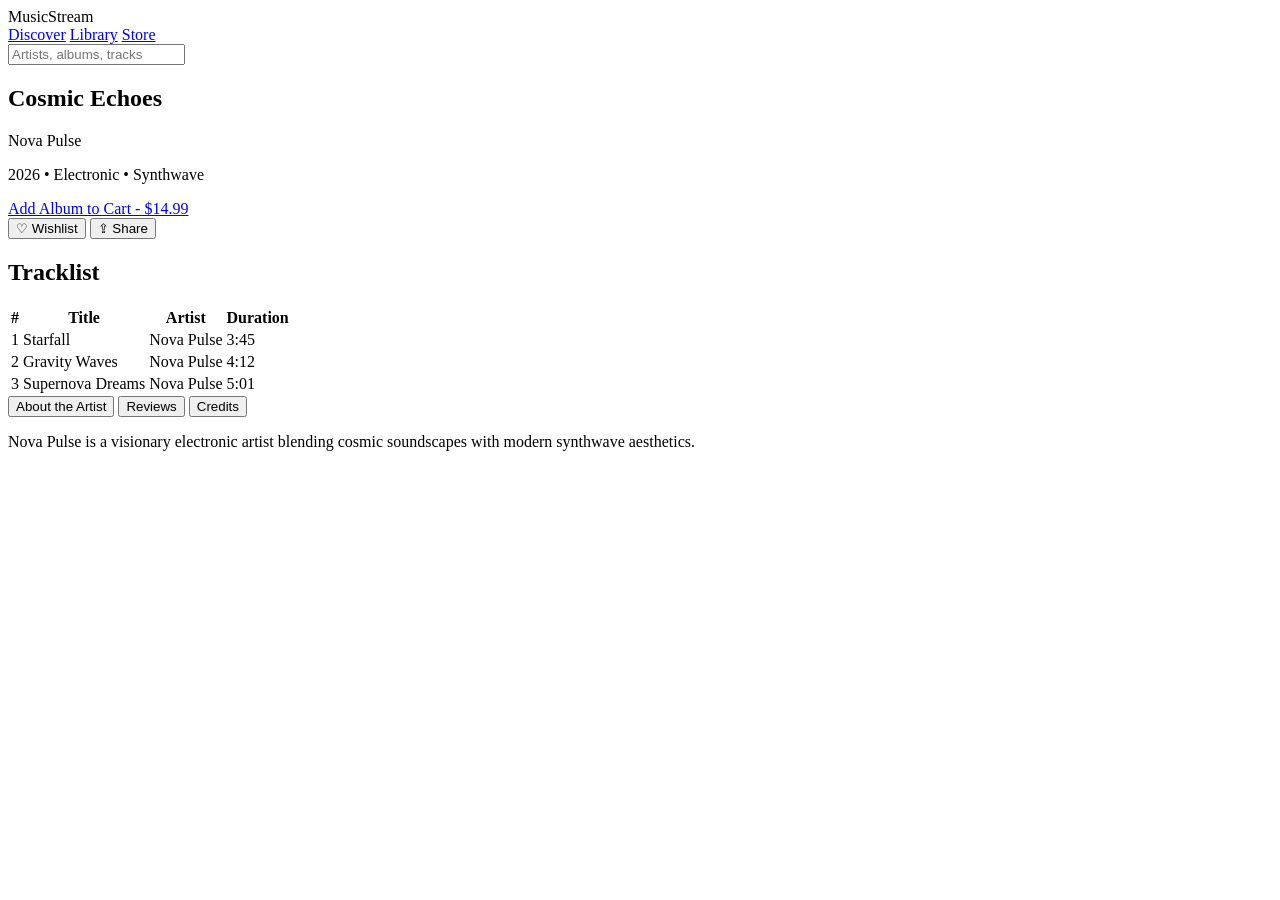
==== Pages/album.html @ dacdf756 "Codigo en pagina album.html" ====
<!DOCTYPE html>
<html lang="en">
<head>
    <meta charset="UTF-8">
    <title>MusicStream - Album</title>
    <meta name="viewport" content="width=device-width, initial-scale=1.0">
    <link rel="stylesheet" href="css/styles.css">
</head>
<body>

<header class="main-header">
    <div class="logo">MusicStream</div>

    <nav class="nav-links">
        <a href="index.html">Discover</a>
        <a href="library.html">Library</a>
        <a href="cart.html">Store</a>
    </nav>

    <div class="header-actions">
        <input type="text" placeholder="Artists, albums, tracks" class="search-bar">
        <div class="avatar"></div>
    </div>
</header>

<main class="album-page">

    <!-- album header -->
    <section class="album-header">
        <div class="album-cover-large"></div>

        <div class="album-info">
            <h1>Cosmic Echoes</h1>
            <p class="artist">Nova Pulse</p>
            <p class="meta">2026 • Electronic • Synthwave</p>

            <div class="album-actions">
                <a href="cart.html" class="btn-primary">
                    Add Album to Cart - $14.99
                </a>

                <div class="secondary-actions">
                    <button class="btn-secondary">♡ Wishlist</button>
                    <button class="btn-secondary">⇪ Share</button>
                </div>
            </div>
        </div>
    </section>

    <!-- tracklist -->
    <section class="tracklist-section">
        <h2>Tracklist</h2>

        <table class="track-table">
            <thead>
                <tr>
                    <th>#</th>
                    <th>Title</th>
                    <th>Artist</th>
                    <th>Duration</th>
                </tr>
            </thead>
            <tbody>
                <tr>
                    <td>1</td>
                    <td>Starfall</td>
                    <td>Nova Pulse</td>
                    <td>3:45</td>
                </tr>
                <tr>
                    <td>2</td>
                    <td>Gravity Waves</td>
                    <td>Nova Pulse</td>
                    <td>4:12</td>
                </tr>
                <tr>
                    <td>3</td>
                    <td>Supernova Dreams</td>
                    <td>Nova Pulse</td>
                    <td>5:01</td>
                </tr>
            </tbody>
        </table>
    </section>

    <!-- info tabs -->
    <section class="info-tabs">
        <div class="tab-nav">
            <button class="tab active">About the Artist</button>
            <button class="tab">Reviews</button>
            <button class="tab">Credits</button>
        </div>

        <div class="tab-content">
            <p>
                Nova Pulse is a visionary electronic artist blending cosmic soundscapes
                with modern synthwave aesthetics.
            </p>
        </div>
    </section>

</main>

</body>
</html>
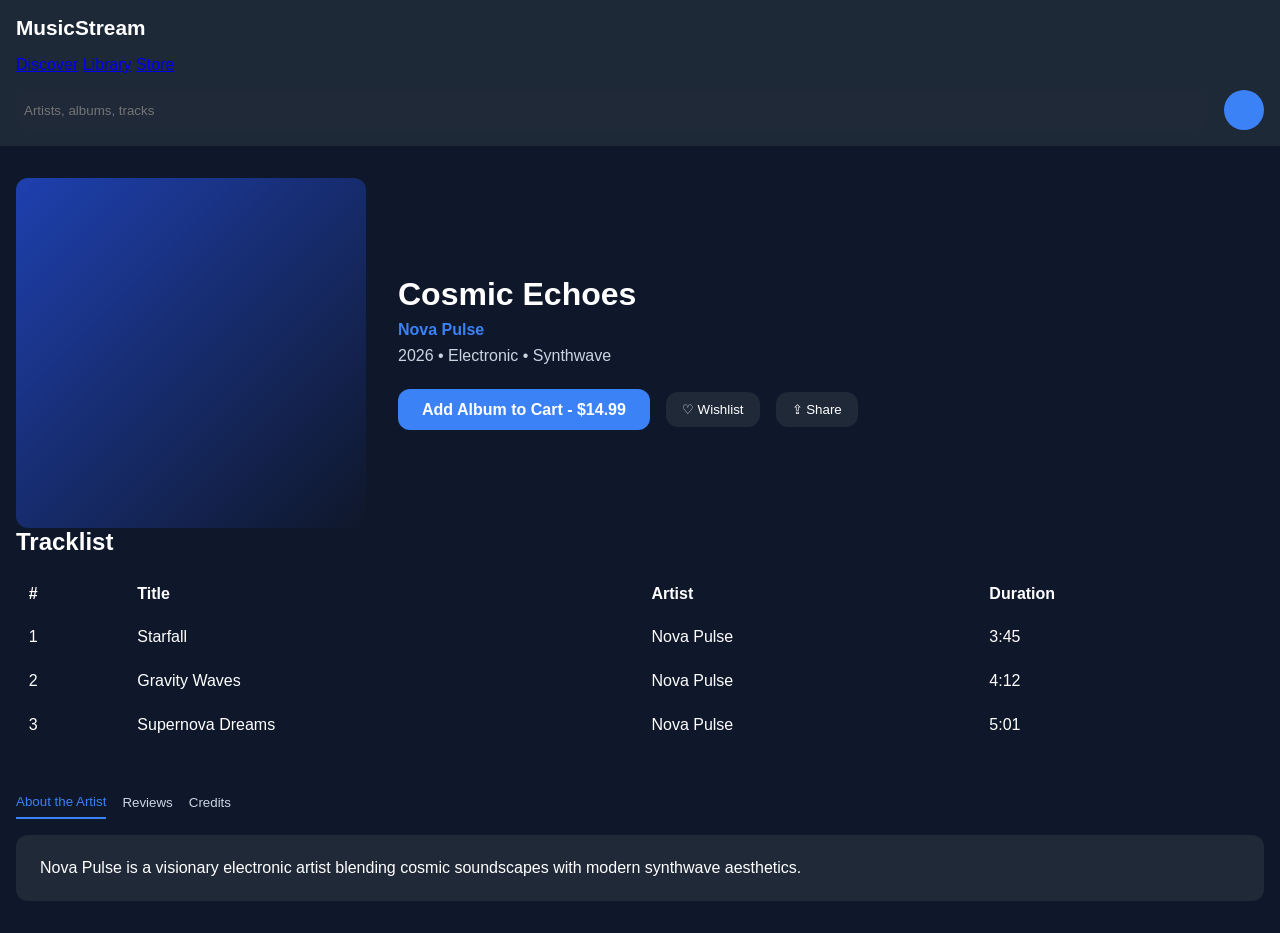
==== commit 2d5c954b: "Corrección de codigo" ====
--- a/Pages/album.html
+++ b/Pages/album.html
@@ -4,7 +4,7 @@
     <meta charset="UTF-8">
     <title>MusicStream - Album</title>
     <meta name="viewport" content="width=device-width, initial-scale=1.0">
-    <link rel="stylesheet" href="css/styles.css">
+    <link rel="stylesheet" href="/CSS/style.css">
 </head>
 <body>
 
@@ -13,8 +13,8 @@
 
     <nav class="nav-links">
         <a href="index.html">Discover</a>
-        <a href="library.html">Library</a>
-        <a href="cart.html">Store</a>
+        <a href="libreria.html">Library</a>
+        <a href="carrito.html">Store</a>
     </nav>
 
     <div class="header-actions">
@@ -35,7 +35,7 @@
             <p class="meta">2026 • Electronic • Synthwave</p>
 
             <div class="album-actions">
-                <a href="cart.html" class="btn-primary">
+                <a href="carrito.html" class="btn-primary">
                     Add Album to Cart - $14.99
                 </a>
 
--- a/CSS/style.css
+++ b/CSS/style.css
@@ -0,0 +1,317 @@
+body {
+    font-family: 'Inter', sans-serif;
+    background-color: #0f172a;
+    color: #ffffff;
+}
+
+* {
+    margin: 0;
+    padding: 0;
+    box-sizing: border-box;
+}
+
+/* Variables */
+:root {
+    --bg-primary: #0f172a;
+    --bg-secondary: #1e2937;
+    --bg-card: #1f2937;
+
+    --accent: #3b82f6;
+    --accent-hover: #60a5fa;
+
+    --text-secondary: #cbd5e1;
+
+    --radius: 12px;
+}
+
+/*Header*/
+.main-header {
+    display: flex;
+    flex-direction: column;
+    gap: 1rem;
+    padding: 1rem;
+    background-color: var(--bg-secondary);
+}
+
+.logo {
+    font-weight: 700;
+    font-size: 1.3rem;
+}
+
+.nab-links a {
+    text-decoration: none;
+    color: var(--text-secondary);
+}
+
+.nav-links a.active,
+.nav-links a:hover {
+    color: var(--accent);
+}
+
+.header-actions {
+    display: flex;
+    gap: 1rem;
+}
+
+.search-bar {
+    flex: 1;
+    padding: 0.5rem;
+    border-radius: var(--radius);
+    border: none;
+    background-color: var(--bg-card);
+    color: white;
+}
+
+.avatar {
+    width: 40px;
+    height: 40px;
+    border-radius: 50%;
+    background-color: var(--accent);
+}
+
+/*Hero*/
+.hero {
+    padding: 3rem 1rem;
+    background: linear-gradient(135deg, #1e293b, #0f172a);
+    text-align: center;
+}
+
+.hero h1 {
+    font-size: 2rem;
+    margin-bottom: 1rem;
+}
+
+.hero p {
+    color: var(--accent);
+    margin-bottom: 1.5rem;
+}
+
+.btn-primary {
+    background-color: var(--accent);
+    color: white;
+    padding: 0.7rem 1.5rem;
+    border-radius: var(--radius);
+    text-decoration: none;
+    font-weight: 600;
+    transition: 0.3s;
+}
+
+.btn-primary:hover {
+    background-color: var(--accent-hover);
+}
+
+/* content sections */
+.content-section {
+    padding: 2rem 1rem;
+}
+
+.content-section h2 {
+    margin-bottom: 1.5rem;
+    font-size: 1.4rem;
+}
+
+/* album grid */
+.album-grid {
+    display: grid;
+    gap: 1.5rem;
+}
+
+.album-card {
+    background-color: var(--bg-card);
+    padding: 1rem;
+    border-radius: var(--radius);
+    transition: 0.3s;
+}
+
+.album-card:hover {
+    transform: translateY(-5px);
+}
+
+.album-cover {
+    width: 100%;
+    aspect-ratio: 1 / 1;
+    background: linear-gradient(135deg, #334155, #1e293b);
+    border-radius: var(--radius);
+    margin-bottom: 1rem;
+}
+
+/* cancion Grid */
+.track-grid {
+    display: grid;
+    gap: 1.5rem;
+}
+
+.track-card {
+    background-color: var(--bg-card);
+    padding: 1rem;
+    border-radius: var(--radius);
+    transition: 0.3s;
+}
+
+.track-card:hover {
+    transform: translateY(-5px);
+}
+
+.track-cover {
+    width: 100%;
+    height: 200px;
+    background: linear-gradient(135deg, #1e40af, #0f172a);
+    border-radius: var(--radius);
+    margin-bottom: 1rem;
+}
+
+/* responsive Grids */
+@media (min-width: 768px) {
+
+    .album-grid {
+        grid-template-columns: repeat(2, 1fr);
+    }
+
+    .track-grid {
+        grid-template-columns: repeat(2, 1fr);
+    }
+
+}
+
+@media (min-width: 1024px) {
+
+    .album-grid {
+        grid-template-columns: repeat(4, 1fr);
+    }
+
+    .track-grid {
+        grid-template-columns: repeat(3, 1fr);
+    }
+
+}
+
+/* Album Page */
+.album-page {
+    padding: 2rem 1rem;
+}
+
+/* Album Header */
+.album-header {
+    display: flex;
+    flex-direction: column;
+    gap: 2rem;
+}
+
+.album-cover-large {
+    width: 100%;
+    aspect-ratio: 1/1;
+    background: linear-gradient(135deg, #1e40af, #0f172a);
+    border-radius: var(--radius);
+}
+
+.album-info h1 {
+    font-size: 2rem;
+    margin-bottom: 0.5rem;
+}
+
+.artist {
+    color: var(--accent);
+    font-weight: 600;
+    margin-bottom: 0.5rem;
+}
+
+.meta {
+    color: var(--text-secondary);
+    margin-bottom: 1.5rem;
+}
+
+.album-actions {
+    display: flex;
+    flex-direction: column;
+    gap: 1rem;
+}
+
+.btn-secondary {
+    background-color: var(--bg-card);
+    color: white;
+    padding: 0.6rem 1rem;
+    border-radius: var(--radius);
+    border: none;
+    cursor: pointer;
+}
+
+.secondary-actions {
+    display: flex;
+    gap: 1rem;
+}
+
+/* Track table */
+.track-table {
+    width: 100%;
+    border-collapse: collapse;
+    margin-top: 1rem;
+}
+
+.track-table th,
+.track-table td {
+    padding: 0.8rem;
+    text-align: left;
+}
+
+.track-table tbody tr {
+    transition: 0.3s;
+    cursor: pointer;
+}
+
+.track-table tbody tr:hover {
+    background-color: var(--bg-card);
+}
+
+/* Tabs */
+.info-tabs {
+    margin-top: 3rem;
+}
+
+.tab-nav {
+    display: flex;
+    gap: 1rem;
+    margin-bottom: 1rem;
+}
+
+.tab {
+    background: none;
+    border: none;
+    color: var(--text-secondary);
+    cursor: pointer;
+    padding-bottom: 0.5rem;
+}
+
+.tab.active {
+    color: var(--accent);
+    border-bottom: 2px solid var(--accent);
+}
+
+.tab-content {
+    background-color: var(--bg-card);
+    padding: 1.5rem;
+    border-radius: var(--radius);
+}
+
+/* Desktop */
+@media (min-width: 768px) {
+
+    .album-header {
+        flex-direction: row;
+        align-items: center;
+    }
+
+    .album-cover-large {
+        width: 350px;
+    }
+
+    .album-info {
+        flex: 1;
+    }
+
+    .album-actions {
+        flex-direction: row;
+        align-items: center;
+    }
+
+}
+
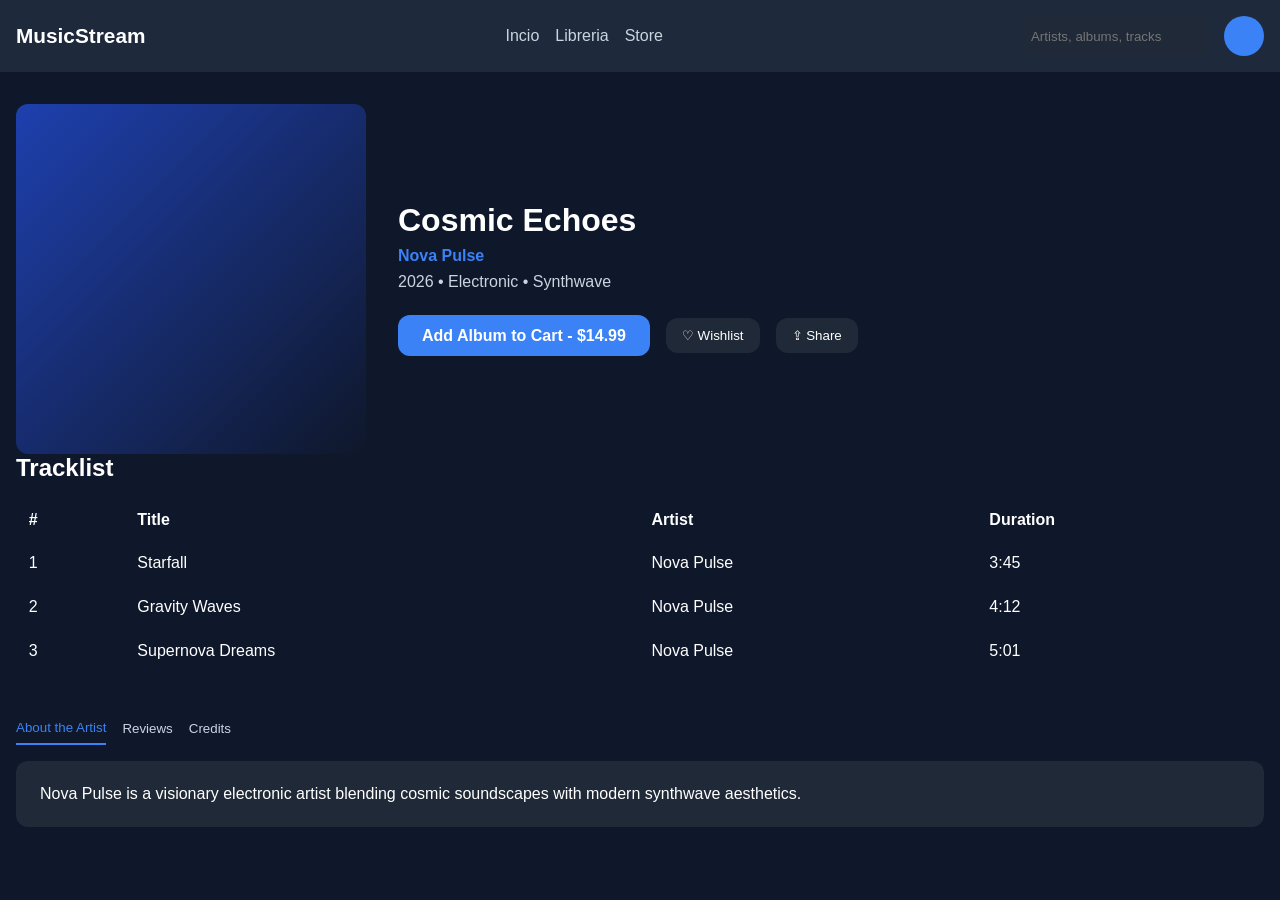
==== commit c7ac1dd1: "Corrigiendo codigo" ====
--- a/Pages/album.html
+++ b/Pages/album.html
@@ -12,9 +12,9 @@
     <div class="logo">MusicStream</div>
 
     <nav class="nav-links">
-        <a href="index.html">Discover</a>
-        <a href="libreria.html">Library</a>
-        <a href="carrito.html">Store</a>
+        <a href="/index.html">Incio</a>
+        <a href="/Pages/libreria.html">Libreria</a>
+        <a href="/Pages/carrito.html">Store</a>
     </nav>
 
     <div class="header-actions">
@@ -35,7 +35,7 @@
             <p class="meta">2026 • Electronic • Synthwave</p>
 
             <div class="album-actions">
-                <a href="carrito.html" class="btn-primary">
+                <a href="/Pages/carrito.html" class="btn-primary">
                     Add Album to Cart - $14.99
                 </a>
 
--- a/CSS/style.css
+++ b/CSS/style.css
@@ -1,19 +1,20 @@
+/*reset*/
+* {
+    margin: 0;
+    padding: 0;
+    box-sizing: border-box;
+}
+
 body {
     font-family: 'Inter', sans-serif;
     background-color: #0f172a;
     color: #ffffff;
 }
 
-* {
-    margin: 0;
-    padding: 0;
-    box-sizing: border-box;
-}
-
-/* Variables */
+/*variables*/
 :root {
     --bg-primary: #0f172a;
-    --bg-secondary: #1e2937;
+    --bg-secondary: #1e293b;
     --bg-card: #1f2937;
 
     --accent: #3b82f6;
@@ -24,7 +25,7 @@
     --radius: 12px;
 }
 
-/*Header*/
+/*header*/
 .main-header {
     display: flex;
     flex-direction: column;
@@ -38,7 +39,12 @@
     font-size: 1.3rem;
 }
 
-.nab-links a {
+.nav-links {
+    display: flex;
+    gap: 1rem;
+}
+
+.nav-links a {
     text-decoration: none;
     color: var(--text-secondary);
 }
@@ -69,7 +75,7 @@
     background-color: var(--accent);
 }
 
-/*Hero*/
+/*hero*/
 .hero {
     padding: 3rem 1rem;
     background: linear-gradient(135deg, #1e293b, #0f172a);
@@ -82,7 +88,7 @@
 }
 
 .hero p {
-    color: var(--accent);
+    color: var(--text-secondary);
     margin-bottom: 1.5rem;
 }
 
@@ -100,7 +106,21 @@
     background-color: var(--accent-hover);
 }
 
-/* content sections */
+@media (min-width: 768px) {
+
+    .main-header {
+        flex-direction: row;
+        justify-content: space-between;
+        align-items: center;
+    }
+
+    .hero h1 {
+        font-size: 3rem;
+    }
+
+}
+
+/*content section*/
 .content-section {
     padding: 2rem 1rem;
 }
@@ -110,7 +130,7 @@
     font-size: 1.4rem;
 }
 
-/* album grid */
+/*album grid*/
 .album-grid {
     display: grid;
     gap: 1.5rem;
@@ -135,7 +155,7 @@
     margin-bottom: 1rem;
 }
 
-/* cancion Grid */
+/*track grid*/
 .track-grid {
     display: grid;
     gap: 1.5rem;
@@ -160,7 +180,7 @@
     margin-bottom: 1rem;
 }
 
-/* responsive Grids */
+/*respondive grids*/
 @media (min-width: 768px) {
 
     .album-grid {
@@ -185,12 +205,12 @@
 
 }
 
-/* Album Page */
+/*album page*/
 .album-page {
     padding: 2rem 1rem;
 }
 
-/* Album Header */
+/*album header*/
 .album-header {
     display: flex;
     flex-direction: column;
@@ -240,7 +260,7 @@
     gap: 1rem;
 }
 
-/* Track table */
+/*track table*/
 .track-table {
     width: 100%;
     border-collapse: collapse;
@@ -262,7 +282,7 @@
     background-color: var(--bg-card);
 }
 
-/* Tabs */
+/*tabs*/
 .info-tabs {
     margin-top: 3rem;
 }
@@ -292,7 +312,7 @@
     border-radius: var(--radius);
 }
 
-/* Desktop */
+/*desktop*/
 @media (min-width: 768px) {
 
     .album-header {
@@ -315,3 +335,376 @@
 
 }
 
+/*player page*/
+.player-page {
+    padding: 2rem 1rem;
+}
+
+/*main player*/
+.player-main {
+    text-align: center;
+}
+
+.player-art {
+    width: 250px;
+    aspect-ratio: 1/1;
+    margin: 0 auto 2rem;
+    background: linear-gradient(135deg, #1e40af, #0f172a);
+    border-radius: var(--radius);
+    box-shadow: 0 0 40px rgba(59,130,246,0.6);
+}
+
+.progress-bar {
+    width: 100%;
+    height: 6px;
+    background-color: var(--bg-card);
+    border-radius: 10px;
+    margin: 1rem 0 0.5rem;
+    overflow: hidden;
+}
+
+.progress {
+    width: 40%;
+    height: 100%;
+    background-color: var(--accent);
+}
+
+.time-info {
+    display: flex;
+    justify-content: space-between;
+    font-size: 0.8rem;
+    color: var(--text-secondary);
+}
+
+.player-controls {
+    display: flex;
+    justify-content: center;
+    gap: 1.5rem;
+    margin: 2rem 0;
+}
+
+.player-controls button {
+    background: none;
+    border: none;
+    font-size: 1.3rem;
+    color: white;
+    cursor: pointer;
+}
+
+.play-btn {
+    font-size: 2rem;
+    color: var(--accent);
+}
+
+.volume-control {
+    display: flex;
+    align-items: center;
+    justify-content: center;
+    gap: 1rem;
+}
+
+.volume-bar {
+    width: 120px;
+    height: 5px;
+    background-color: var(--bg-card);
+    border-radius: 10px;
+    overflow: hidden;
+}
+
+.volume-level {
+    width: 70%;
+    height: 100%;
+    background-color: var(--accent);
+}
+
+/*up next*/
+.up-next {
+    margin-top: 3rem;
+}
+
+.up-next h3 {
+    margin-bottom: 1rem;
+}
+
+.queue-item {
+    display: flex;
+    justify-content: space-between;
+    padding: 0.8rem;
+    border-radius: var(--radius);
+    cursor: pointer;
+    transition: 0.3s;
+}
+
+.queue-item:hover {
+    background-color: var(--bg-card);
+}
+
+.queue-item.active {
+    background-color: var(--bg-card);
+    color: var(--accent);
+}
+
+/*desktop layout*/
+@media (min-width: 1024px) {
+
+    .player-page {
+        display: grid;
+        grid-template-columns: 2fr 1fr;
+        gap: 3rem;
+        align-items: center;
+    }
+
+    .up-next {
+        margin-top: 0;
+    }
+
+}
+/*cart page*/
+.cart-page {
+    padding: 2rem 1rem;
+}
+
+.cart-items h1 {
+    margin-bottom: 2rem;
+}
+
+/*cart item*/
+.cart-item {
+    display: flex;
+    flex-direction: column;
+    gap: 1rem;
+    background-color: var(--bg-card);
+    padding: 1rem;
+    border-radius: var(--radius);
+    margin-bottom: 1.5rem;
+}
+
+.item-info {
+    display: flex;
+    gap: 1rem;
+    align-items: center;
+}
+
+.item-cover {
+    width: 70px;
+    aspect-ratio: 1/1;
+    background: linear-gradient(135deg, #1e40af, #0f172a);
+    border-radius: var(--radius);
+}
+
+.item-quantity {
+    display: flex;
+    align-items: center;
+    gap: 1rem;
+}
+
+.item-quantity button {
+    background-color: var(--bg-secondary);
+    border: none;
+    color: white;
+    padding: 0.4rem 0.8rem;
+    border-radius: var(--radius);
+    cursor: pointer;
+}
+
+.item-price {
+    font-weight: 600;
+}
+
+.remove-btn {
+    background: none;
+    border: none;
+    cursor: pointer;
+    font-size: 1.2rem;
+}
+
+/*order summary*/
+.order-summary {
+    margin-top: 2rem;
+    background-color: var(--bg-card);
+    padding: 1.5rem;
+    border-radius: var(--radius);
+}
+
+.summary-line {
+    display: flex;
+    justify-content: space-between;
+    margin-bottom: 1rem;
+}
+
+.summary-line.total {
+    font-weight: 700;
+    margin-top: 1rem;
+}
+
+.checkout-btn {
+    display: block;
+    text-align: center;
+    margin-top: 1.5rem;
+}
+
+/*desktop*/
+@media (min-width: 1024px) {
+
+    .cart-page {
+        display: grid;
+        grid-template-columns: 2fr 1fr;
+        gap: 3rem;
+    }
+
+    .cart-item {
+        flex-direction: row;
+        align-items: center;
+        justify-content: space-between;
+    }
+
+}
+
+/*checkout page*/
+.checkout-page {
+    padding: 2rem 1rem;
+}
+
+.checkout-form h1 {
+    margin-bottom: 2rem;
+}
+
+.form-section {
+    margin-bottom: 2.5rem;
+}
+
+.form-section h2 {
+    margin-bottom: 1rem;
+}
+
+.payment-options {
+    display: flex;
+    gap: 1rem;
+    margin-bottom: 1.5rem;
+}
+
+.payment-card {
+    flex: 1;
+    padding: 1rem;
+    background-color: var(--bg-card);
+    border-radius: var(--radius);
+    text-align: center;
+    cursor: pointer;
+    transition: 0.3s;
+}
+
+.payment-card.active,
+.payment-card:hover {
+    border: 2px solid var(--accent);
+}
+
+.form-group {
+    display: flex;
+    flex-direction: column;
+    margin-bottom: 1rem;
+}
+
+.form-group label {
+    margin-bottom: 0.4rem;
+    font-size: 0.9rem;
+}
+
+.form-group input {
+    padding: 0.7rem;
+    border-radius: var(--radius);
+    border: none;
+    background-color: var(--bg-card);
+    color: white;
+}
+
+.form-row {
+    display: flex;
+    gap: 1rem;
+}
+
+.checkout-summary {
+    margin-top: 2rem;
+    background-color: var(--bg-card);
+    padding: 1.5rem;
+    border-radius: var(--radius);
+}
+
+/*desktop*/
+@media (min-width: 1024px) {
+
+    .checkout-page {
+        display: grid;
+        grid-template-columns: 2fr 1fr;
+        gap: 3rem;
+    }
+
+}
+
+/*succes page*/
+.success-page {
+    display: flex;
+    justify-content: center;
+    align-items: center;
+    padding: 4rem 1rem;
+}
+
+.success-card {
+    background-color: var(--bg-card);
+    padding: 2.5rem;
+    border-radius: var(--radius);
+    text-align: center;
+    max-width: 400px;
+    width: 100%;
+}
+
+.success-card h1 {
+    margin-bottom: 1rem;
+}
+
+.success-card p {
+    color: var(--text-secondary);
+    margin-bottom: 2rem;
+}
+
+/*pagina libreria*/
+.library-page {
+    padding: 2rem 1rem;
+}
+
+.library-sidebar {
+    margin-bottom: 2rem;
+}
+
+.library-sidebar ul {
+    list-style: none;
+}
+
+.library-sidebar li {
+    padding: 0.8rem 0;
+    cursor: pointer;
+    color: var(--text-secondary);
+}
+
+.library-sidebar li.active,
+.library-sidebar li:hover {
+    color: var(--accent);
+}
+
+.library-content h1 {
+    margin-bottom: 2rem;
+}
+
+/*desktop*/
+@media (min-width: 1024px) {
+
+    .library-page {
+        display: grid;
+        grid-template-columns: 250px 1fr;
+        gap: 3rem;
+    }
+
+    .library-sidebar {
+        margin-bottom: 0;
+    }
+
+}
